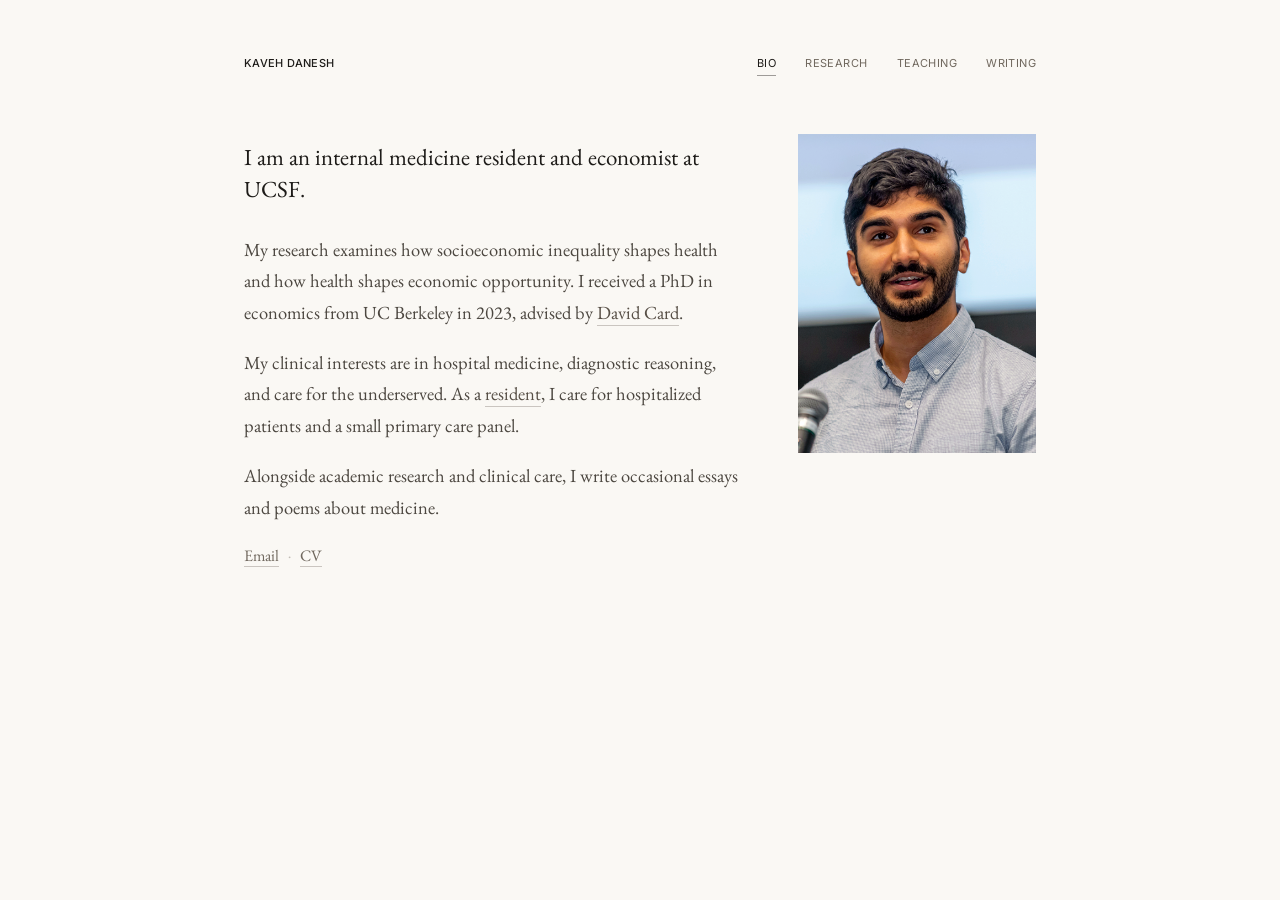
==== index.html @ ad6ef2f9 "Add files via upload" ====
<!doctype html>
<html lang="en">
<head>
  <meta charset="utf-8" />
  <meta name="viewport" content="width=device-width, initial-scale=1" />
  <title>Bio — Kaveh Danesh</title>
  <link rel="stylesheet" href="style.css" />
</head>
<body>
  <main class="page bio-page">
    <nav>
  <div><a class="site-title" href="index.html">Kaveh Danesh</a></div>
  <div>
    <a href="index.html" class="active">Bio</a>
    <a href="research.html">Research</a>
    <a href="teaching.html">Teaching</a>
    <a href="writing.html">Writing</a>
  </div>
</nav>

<section class="bio-layout">
      <div>
        <p class="bio">I am an internal medicine resident and economist at UCSF.</p>

        <p class="bio">My research examines how socioeconomic inequality shapes health and how health shapes economic opportunity. I received a PhD in economics from UC Berkeley in 2023, advised by <a href="https://davidcard.berkeley.edu/">David Card</a>.</p>

        <p class="bio">My clinical interests are in hospital medicine, diagnostic reasoning, and care for the underserved. As a <a href="https://medicine.ucsf.edu/residency-programs">resident</a>, I care for hospitalized patients and a small primary care panel.</p>

        <p class="bio">Alongside academic research and clinical care, I write occasional essays and poems about medicine.</p>

        <p class="bio-inline-links"><a href="mailto:kaveh.danesh@ucsf.edu">Email</a><span class="separator">·</span><a href="cv_2026.pdf">CV</a></p>
      </div>
      <img class="bio-photo" src="kaveh-photo.png" alt="Kaveh Danesh" />
</section>

    
  </main>
</body>
</html>
---- style.css ----
@import url('https://fonts.googleapis.com/css2?family=EB+Garamond:wght@400;500&family=Inter:wght@400;500&display=swap');

:root {
  --bg: #faf8f4;
  --ink: #1d1b18;
  --text: #4c4740;
  --muted: #70685e;
  --soft: #9a9084;
  --line: rgba(91, 79, 69, 0.16);
  --link-line: rgba(91, 79, 69, 0.30);
}

* {
  box-sizing: border-box;
}

body {
  margin: 0;
  background: var(--bg);
  color: var(--ink);
  font-family: "EB Garamond", Georgia, "Times New Roman", serif;
  line-height: 1.66;
  -webkit-font-smoothing: antialiased;
  text-rendering: optimizeLegibility;
}

.page {
  max-width: 900px;
  margin: 0 auto;
  padding: 54px 54px 88px;
}

nav {
  display: flex;
  justify-content: space-between;
  align-items: baseline;
  margin-bottom: 76px;
  font-family: "Inter", ui-sans-serif, system-ui, -apple-system, BlinkMacSystemFont, "Segoe UI", sans-serif;
  font-size: 11px;
  letter-spacing: 0.035em;
  text-transform: uppercase;
}

nav a {
  color: var(--muted);
  text-decoration: none;
}

nav > div:last-child a {
  margin-left: 26px;
}

.site-title {
  color: var(--ink);
  font-weight: 500;
  letter-spacing: 0.025em;
}

nav a:hover,
nav a.active {
  color: var(--ink);
}

nav a.active {
  border-bottom: 1px solid rgba(29, 27, 24, 0.42);
  padding-bottom: 5px;
}

.bio-page nav {
  margin-bottom: 62px;
}

.page-title {
  font-family: "EB Garamond", Georgia, "Times New Roman", serif;
  font-size: clamp(24px, 3vw, 32px);
  font-weight: 400;
  line-height: 0.98;
  letter-spacing: -0.045em;
  margin: 0 0 22px;
  color: var(--ink);
}

.bio-layout {
  display: grid;
  grid-template-columns: minmax(0, 1fr) 238px;
  gap: 54px;
  align-items: start;
}

.bio-layout > div {
  max-width: 570px;
  padding-top: 8px;
}

.bio-photo {
  width: 238px;
  aspect-ratio: 4 / 5.35;
  object-fit: cover;
  object-position: 50% 20%;
  filter: saturate(1.02) contrast(1.04);
}

.bio {
  font-size: 18.5px;
  line-height: 1.70;
  color: var(--text);
  margin: 0;
  max-width: 570px;
}

.bio:first-child {
  font-size: 23px;
  line-height: 1.38;
  color: var(--ink);
  margin-bottom: 28px;
}

.bio + .bio {
  margin-top: 19px;
}

section + section {
  margin-top: 34px;
  padding-top: 0;
  border-top: 0;
}

h2 {
  font-family: "Inter", ui-sans-serif, system-ui, -apple-system, BlinkMacSystemFont, "Segoe UI", sans-serif;
  font-size: 10.5px;
  font-weight: 550;
  letter-spacing: 0.18em;
  text-transform: uppercase;
  color: var(--soft);
  margin: 0 0 16px;
}

.research-entry {
  padding: 6px 0 8px;
  border-top: 0;
}

.research-entry:first-of-type {
  border-top: 0;
  padding-top: 0;
}

.research-entry h3 {
  font-size: 18px;
  font-weight: 400;
  line-height: 1.30;
  letter-spacing: -0.015em;
  margin: 0 0 3px;
  color: var(--ink);
}

.research-entry h3 a {
  color: var(--ink);
  text-decoration: none;
  border-bottom: 1px solid var(--link-line);
}

.research-meta {
  font-size: 17px;
  line-height: 1.30;
  color: #5f574e;
  margin: 0 0 5px;
}

.research-description {
  font-size: 16.5px;
  line-height: 1.52;
  color: var(--text);
  max-width: 720px;
  margin: 0 0 4px;
}

.research-note,
.research-journal,
.research-links {
  font-size: 16px;
  line-height: 1.42;
  color: var(--muted);
  margin: 0;
}

.research-links {
  margin-top: 3px;
}

.research-links a,
.research-description a,
.bio a,
footer a,
.writing-list a {
  color: #574f46;
  text-decoration: none;
  border-bottom: 1px solid var(--link-line);
}

.research-links a:hover,
.research-description a:hover,
.bio a:hover,
.writing-list a:hover,
footer a:hover {
  color: var(--ink);
  border-bottom-color: rgba(29, 27, 24, 0.62);
}

.separator {
  margin: 0 9px;
  color: rgba(112, 104, 94, 0.42);
}

.writing-list {
  max-width: 760px;
}

.writing-entry {
  margin-bottom: 26px;
}

.writing-entry p {
  margin: 0;
  font-size: 18px;
  line-height: 1.42;
  color: var(--text);
}

.writing-inline-note {
  font-size: 0.78em;
  color: var(--muted);
  white-space: nowrap;
}

.writing-inline-note a {
  color: var(--muted);
  border-bottom-color: rgba(112, 104, 94, 0.30);
}

footer {
  display: flex;
  justify-content: flex-start;
  margin-top: 76px;
  padding-top: 24px;
  border-top: 1px solid rgba(91, 79, 69, 0.10);
  font-family: "Inter", ui-sans-serif, system-ui, -apple-system, BlinkMacSystemFont, "Segoe UI", sans-serif;
  font-size: 11px;
  letter-spacing: 0.035em;
}

footer a {
  margin-right: 22px;
}

@media (max-width: 820px) {
  .page {
    padding: 36px 25px 70px;
  }

  nav {
    display: block;
    margin-bottom: 58px;
  }

  nav div:last-child {
    margin-top: 18px;
  }

  nav > div:last-child a {
    margin: 0 16px 0 0;
  }

  .page-title {
    font-size: clamp(32px, 10vw, 42px);
    margin-bottom: 32px;
  }

  .bio-layout {
    display: block;
  }

  .bio-layout > div {
    padding-top: 0;
  }

  .bio-photo {
    width: 220px;
    margin-top: 34px;
  }

  .bio:first-child {
    font-size: 20px;
  }

  .research-entry h3 {
    font-size: 17px;
  }

  .writing-entry p {
    font-size: 17px;
  }

  .writing-inline-note {
    white-space: normal;
  }
}


/* New Yorker–leaning refinements */
.research-entry + .research-entry {
  margin-top: 2px;
}

.publications-section .research-entry + .research-entry {
  margin-top: 4px;
}

h2 {
  margin-bottom: 20px;
}

.research-entry h3 {
  font-family: "EB Garamond", Georgia, "Times New Roman", serif;
  font-size: 20px;
}

.bio:first-child {
  font-family: "EB Garamond", Georgia, "Times New Roman", serif;
}

nav, footer, h2 {
  font-family: "Inter", ui-sans-serif, system-ui, -apple-system, BlinkMacSystemFont, "Segoe UI", sans-serif;
}


/* Teaching page: match research page entry rhythm exactly */
.teaching-page .research-entry {
  padding: 6px 0 8px;
}

.teaching-page .research-entry + .research-entry {
  margin-top: 2px;
}


/* Small extra breathing room after first teaching entry */
.teaching-page .research-links {
  margin-bottom: 12px;
}


.bio-contact {
  margin-top: 18px;
  font-family: Inter, sans-serif;
  font-size: 11px;
  letter-spacing: 0.08em;
  text-transform: uppercase;
  color: var(--muted);
}

.bio-contact a {
  color: inherit;
  text-decoration: none;
}

.bio-contact a:hover {
  color: var(--ink);
}

.bio-contact .separator {
  margin: 0 10px;
  opacity: 0.5;
}

footer {
  display: none;
}


.bio-inline-links {
  margin: 19px 0 0;
  font-size: 16px;
  line-height: 1.72;
  color: var(--muted);
}

.bio-inline-links a {
  color: inherit;
  text-decoration: none;
  border-bottom: 1px solid var(--link-line);
}

.bio-inline-links a:hover {
  color: var(--ink);
}
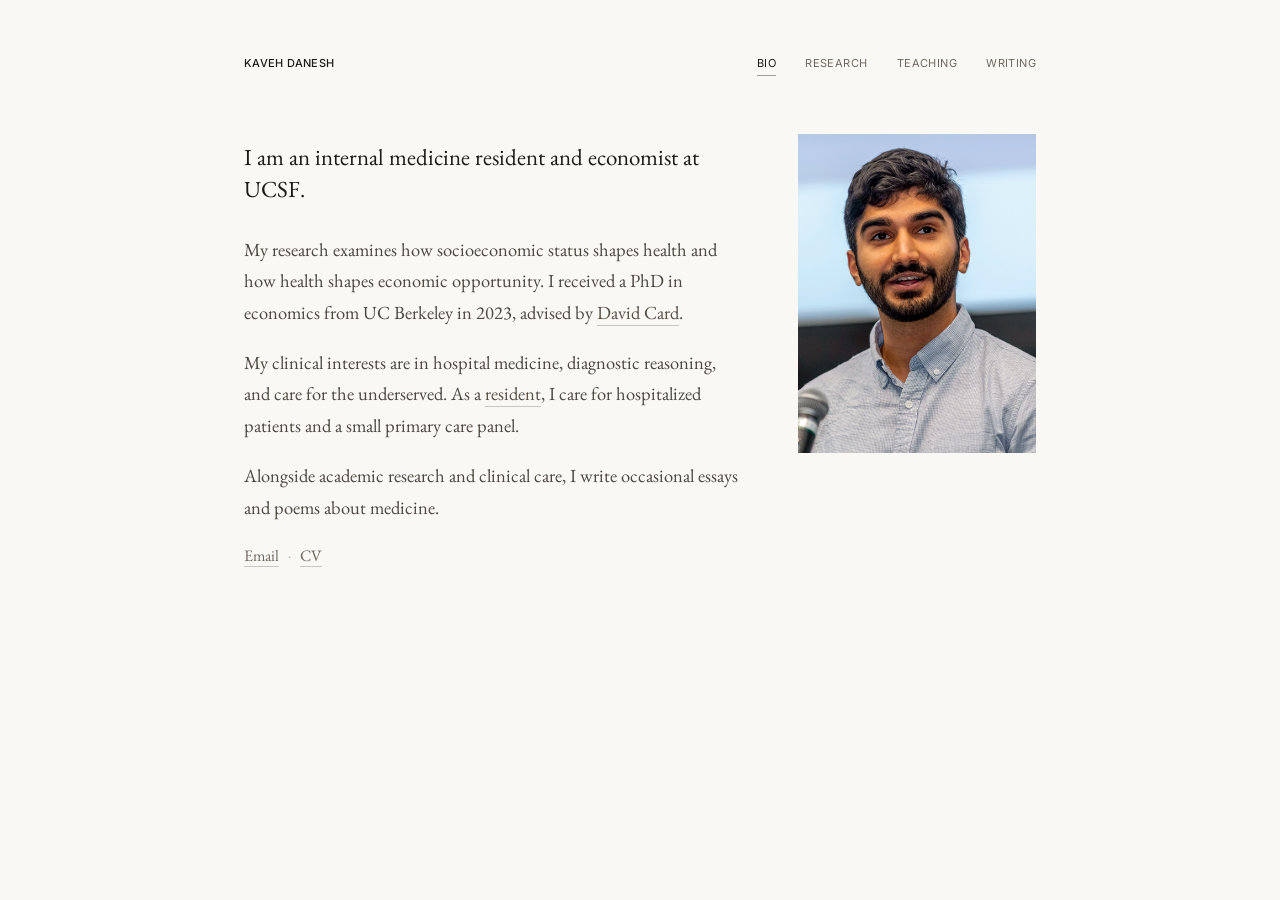
==== commit c3bb244f: "Add files via upload" ====
--- a/index.html
+++ b/index.html
@@ -22,7 +22,7 @@
       <div>
         <p class="bio">I am an internal medicine resident and economist at UCSF.</p>
 
-        <p class="bio">My research examines how socioeconomic inequality shapes health and how health shapes economic opportunity. I received a PhD in economics from UC Berkeley in 2023, advised by <a href="https://davidcard.berkeley.edu/">David Card</a>.</p>
+        <p class="bio">My research examines how socioeconomic status shapes health and how health shapes economic opportunity. I received a PhD in economics from UC Berkeley in 2023, advised by <a href="https://davidcard.berkeley.edu/">David Card</a>.</p>
 
         <p class="bio">My clinical interests are in hospital medicine, diagnostic reasoning, and care for the underserved. As a <a href="https://medicine.ucsf.edu/residency-programs">resident</a>, I care for hospitalized patients and a small primary care panel.</p>
 
--- a/style.css
+++ b/style.css
@@ -178,7 +178,7 @@
 .research-note,
 .research-journal,
 .research-links {
-  font-size: 16px;
+  font-size: 14.5px;
   line-height: 1.42;
   color: var(--muted);
   margin: 0;
@@ -394,3 +394,37 @@
 .bio-inline-links a:hover {
   color: var(--ink);
 }
+
+
+/* Final polish: presentation links, teaching titles, writing note */
+.research-links.jmp-links {
+  font-size: 14.5px;
+  line-height: 1.42;
+}
+
+.research-links.jmp-links a {
+  font-size: inherit;
+}
+
+.teaching-page .teaching-entry h3 {
+  font-size: 20px;
+}
+
+.writing-note {
+  margin: 2px 0 0;
+  font-size: 14px;
+  line-height: 1.35;
+  color: var(--muted);
+  font-style: italic;
+}
+
+.writing-note a {
+  color: var(--muted);
+  text-decoration: none;
+  border-bottom: 1px solid rgba(112, 104, 94, 0.30);
+}
+
+.writing-note a:hover {
+  color: var(--ink);
+  border-bottom-color: rgba(29, 27, 24, 0.62);
+}
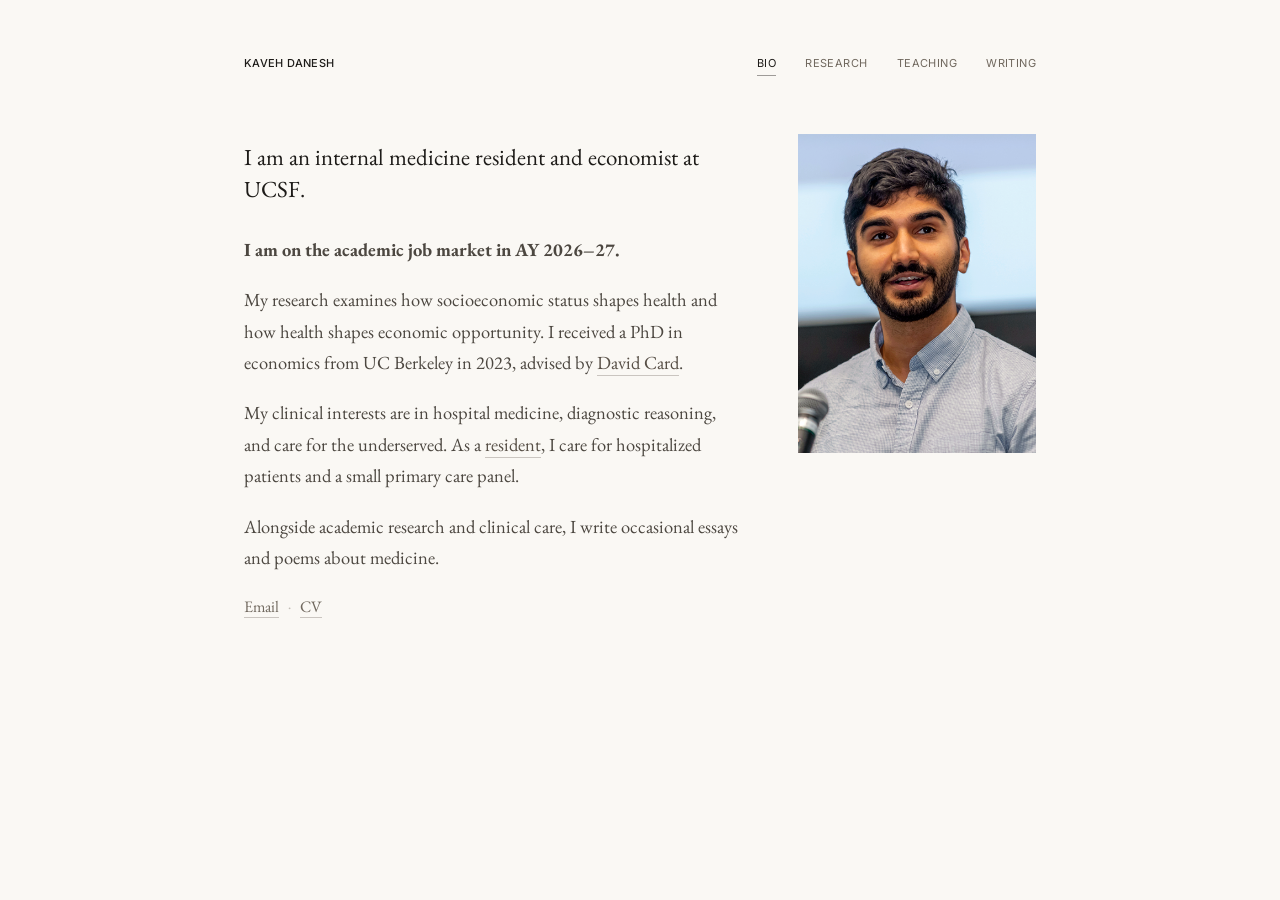
==== commit 89dbb439: "Update index.html" ====
--- a/index.html
+++ b/index.html
@@ -22,6 +22,8 @@
       <div>
         <p class="bio">I am an internal medicine resident and economist at UCSF.</p>
 
+        <p class="bio"><strong>I am on the academic job market in AY 2026–27.</strong></p>
+
         <p class="bio">My research examines how socioeconomic status shapes health and how health shapes economic opportunity. I received a PhD in economics from UC Berkeley in 2023, advised by <a href="https://davidcard.berkeley.edu/">David Card</a>.</p>
 
         <p class="bio">My clinical interests are in hospital medicine, diagnostic reasoning, and care for the underserved. As a <a href="https://medicine.ucsf.edu/residency-programs">resident</a>, I care for hospitalized patients and a small primary care panel.</p>
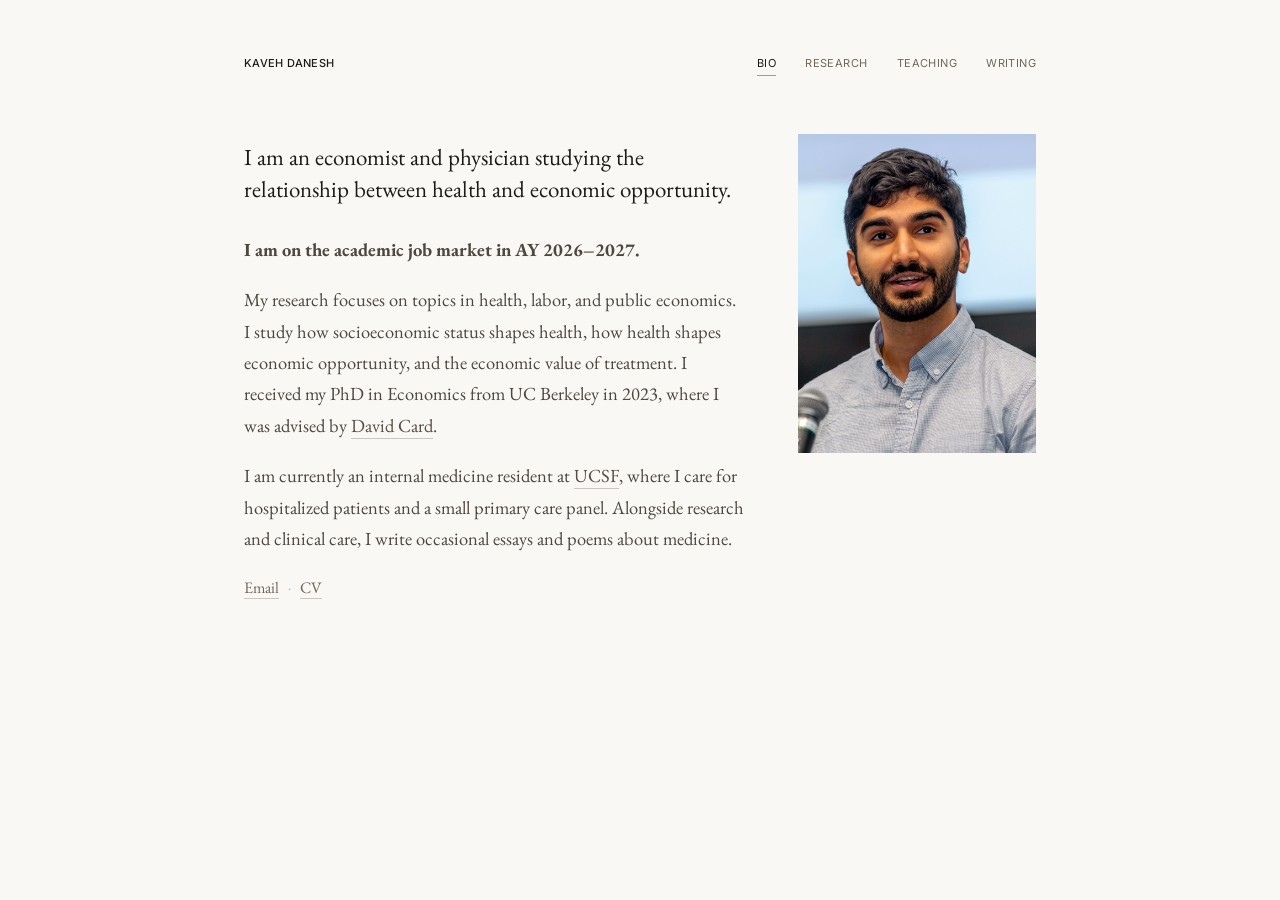
==== commit be6eed9a: "Add files via upload" ====
--- a/index.html
+++ b/index.html
@@ -20,15 +20,13 @@
 
 <section class="bio-layout">
       <div>
-        <p class="bio">I am an internal medicine resident and economist at UCSF.</p>
+        <p class="bio">I am an economist and physician studying the relationship between health and economic opportunity.</p>
 
-        <p class="bio"><strong>I am on the academic job market in AY 2026–27.</strong></p>
+        <p class="bio"><strong>I am on the academic job market in AY 2026–2027.</strong></p>
 
-        <p class="bio">My research examines how socioeconomic status shapes health and how health shapes economic opportunity. I received a PhD in economics from UC Berkeley in 2023, advised by <a href="https://davidcard.berkeley.edu/">David Card</a>.</p>
+        <p class="bio">My research focuses on topics in health, labor, and public economics. I study how socioeconomic status shapes health, how health shapes economic opportunity, and the economic value of treatment. I received my PhD in Economics from UC Berkeley in 2023, where I was advised by <a href="https://davidcard.berkeley.edu/">David Card</a>.</p>
 
-        <p class="bio">My clinical interests are in hospital medicine, diagnostic reasoning, and care for the underserved. As a <a href="https://medicine.ucsf.edu/residency-programs">resident</a>, I care for hospitalized patients and a small primary care panel.</p>
-
-        <p class="bio">Alongside academic research and clinical care, I write occasional essays and poems about medicine.</p>
+        <p class="bio">I am currently an internal medicine resident at <a href="https://medicine.ucsf.edu/residency-programs">UCSF</a>, where I care for hospitalized patients and a small primary care panel. Alongside research and clinical care, I write occasional essays and poems about medicine.</p>
 
         <p class="bio-inline-links"><a href="mailto:kaveh.danesh@ucsf.edu">Email</a><span class="separator">·</span><a href="cv_2026.pdf">CV</a></p>
       </div>
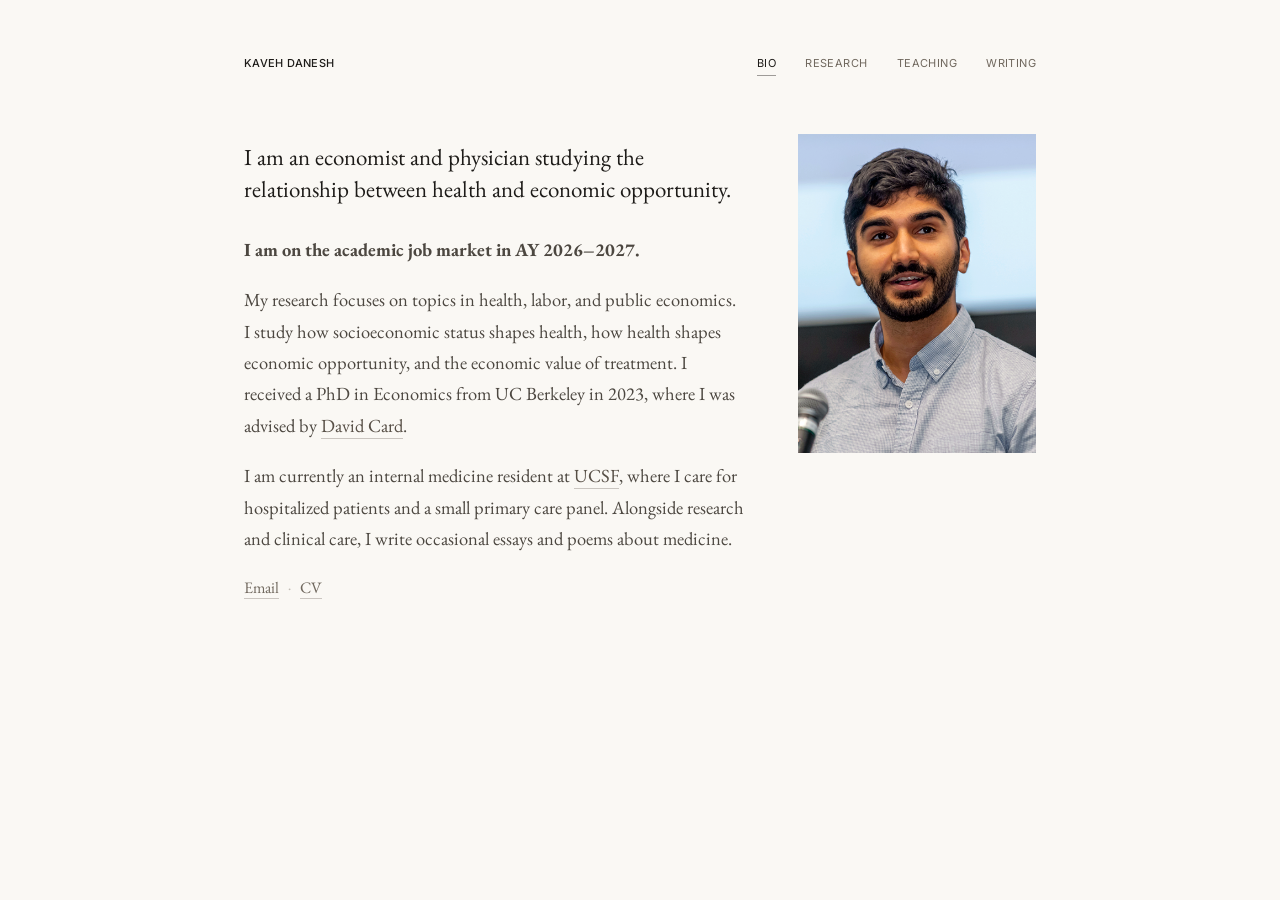
==== commit c5d39af8: "Update index.html" ====
--- a/index.html
+++ b/index.html
@@ -24,7 +24,7 @@
 
         <p class="bio"><strong>I am on the academic job market in AY 2026–2027.</strong></p>
 
-        <p class="bio">My research focuses on topics in health, labor, and public economics. I study how socioeconomic status shapes health, how health shapes economic opportunity, and the economic value of treatment. I received my PhD in Economics from UC Berkeley in 2023, where I was advised by <a href="https://davidcard.berkeley.edu/">David Card</a>.</p>
+        <p class="bio">My research focuses on topics in health, labor, and public economics. I study how socioeconomic status shapes health, how health shapes economic opportunity, and the economic value of treatment. I received a PhD in Economics from UC Berkeley in 2023, where I was advised by <a href="https://davidcard.berkeley.edu/">David Card</a>.</p>
 
         <p class="bio">I am currently an internal medicine resident at <a href="https://medicine.ucsf.edu/residency-programs">UCSF</a>, where I care for hospitalized patients and a small primary care panel. Alongside research and clinical care, I write occasional essays and poems about medicine.</p>
 
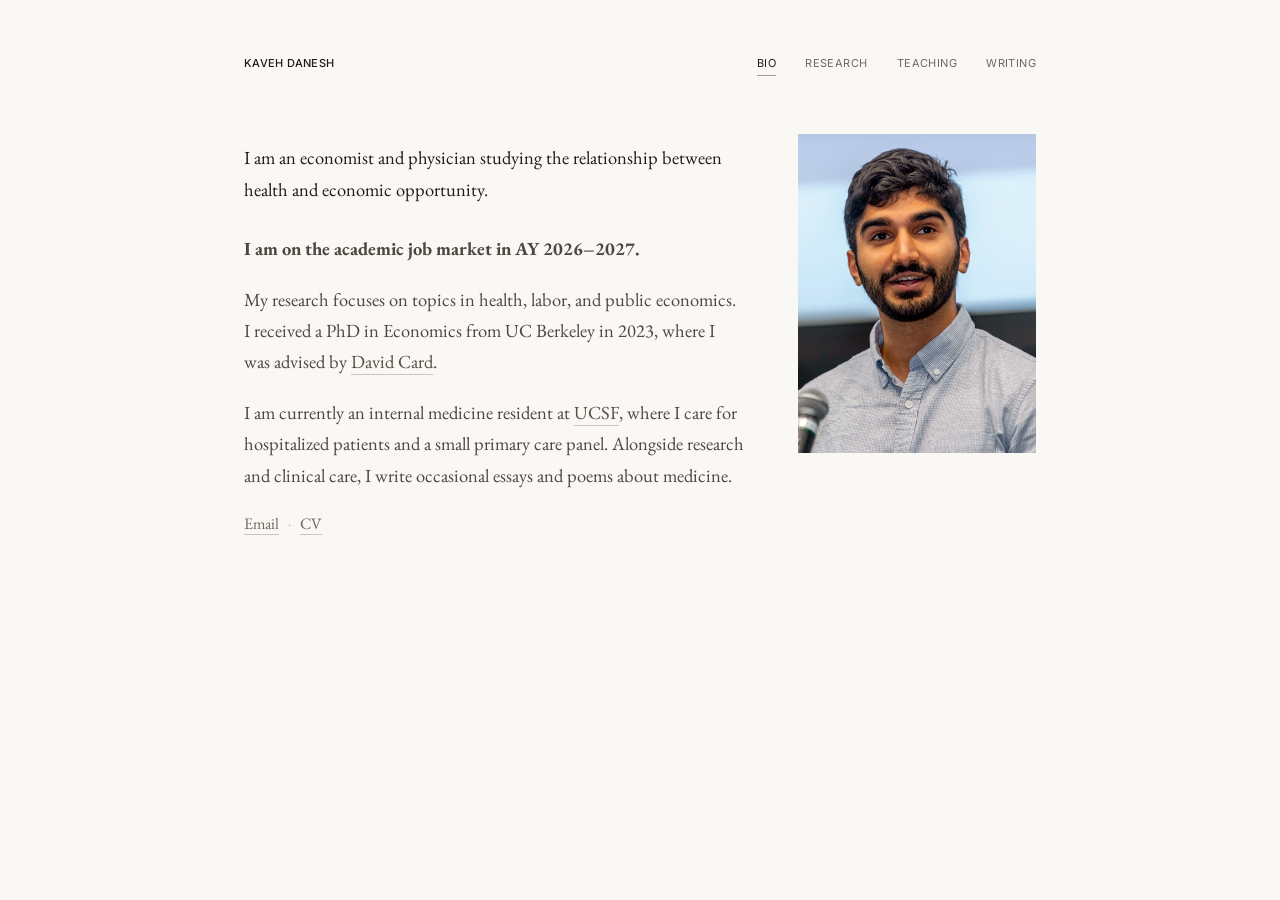
==== commit 6f508153: "Update index.html" ====
--- a/index.html
+++ b/index.html
@@ -24,7 +24,7 @@
 
         <p class="bio"><strong>I am on the academic job market in AY 2026–2027.</strong></p>
 
-        <p class="bio">My research focuses on topics in health, labor, and public economics. I study how socioeconomic status shapes health, how health shapes economic opportunity, and the economic value of treatment. I received a PhD in Economics from UC Berkeley in 2023, where I was advised by <a href="https://davidcard.berkeley.edu/">David Card</a>.</p>
+        <p class="bio">My research focuses on topics in health, labor, and public economics. I received a PhD in Economics from UC Berkeley in 2023, where I was advised by <a href="https://davidcard.berkeley.edu/">David Card</a>.</p>
 
         <p class="bio">I am currently an internal medicine resident at <a href="https://medicine.ucsf.edu/residency-programs">UCSF</a>, where I care for hospitalized patients and a small primary care panel. Alongside research and clinical care, I write occasional essays and poems about medicine.</p>
 
--- a/style.css
+++ b/style.css
@@ -109,8 +109,8 @@
 }
 
 .bio:first-child {
-  font-size: 23px;
-  line-height: 1.38;
+  font-size: 18.5px;
+  line-height: 1.70;
   color: var(--ink);
   margin-bottom: 28px;
 }
@@ -289,10 +289,6 @@
     margin-top: 34px;
   }
 
-  .bio:first-child {
-    font-size: 20px;
-  }
-
   .research-entry h3 {
     font-size: 17px;
   }
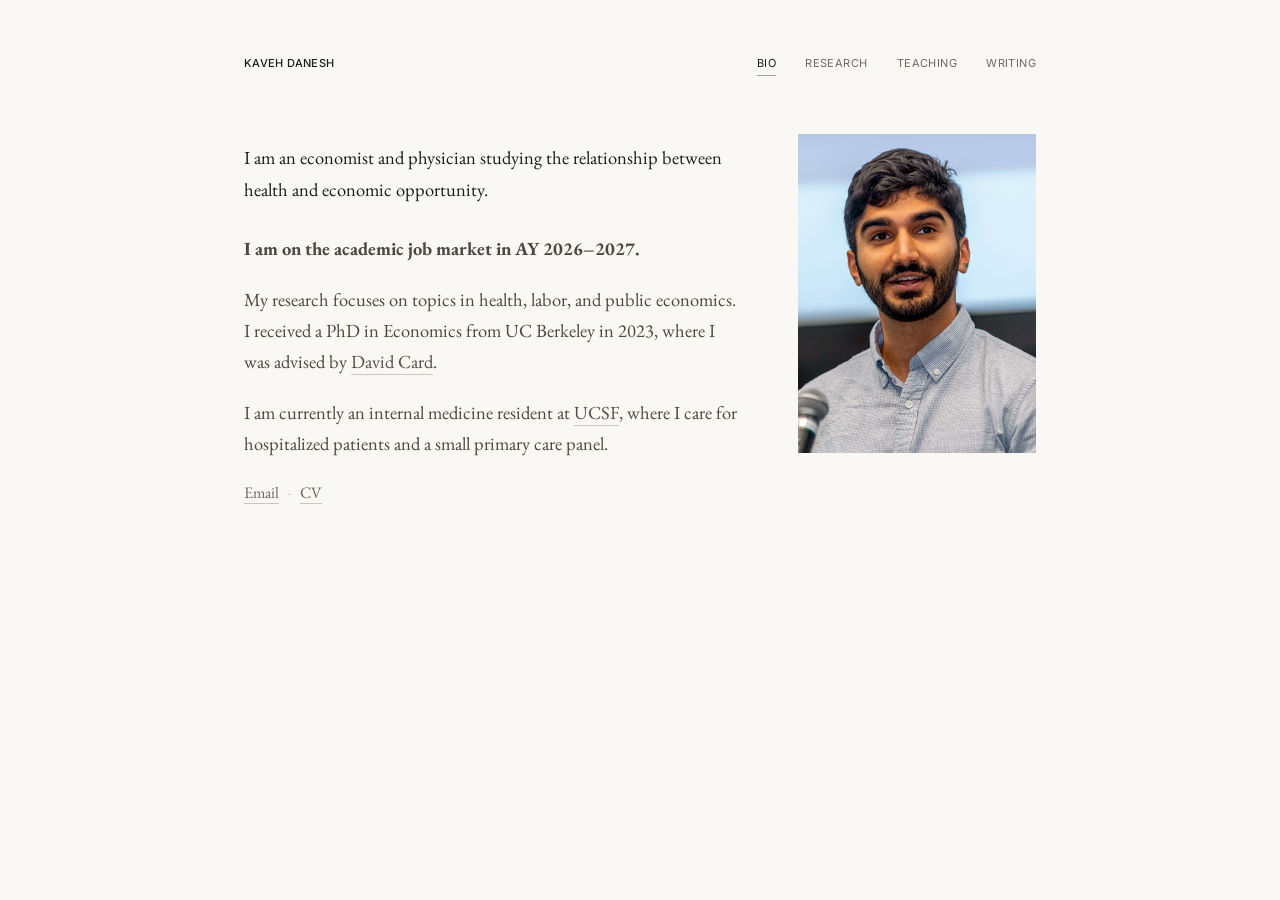
==== commit 8ada9c7a: "Add files via upload" ====
--- a/index.html
+++ b/index.html
@@ -26,7 +26,7 @@
 
         <p class="bio">My research focuses on topics in health, labor, and public economics. I received a PhD in Economics from UC Berkeley in 2023, where I was advised by <a href="https://davidcard.berkeley.edu/">David Card</a>.</p>
 
-        <p class="bio">I am currently an internal medicine resident at <a href="https://medicine.ucsf.edu/residency-programs">UCSF</a>, where I care for hospitalized patients and a small primary care panel. Alongside research and clinical care, I write occasional essays and poems about medicine.</p>
+        <p class="bio">I am currently an internal medicine resident at <a href="https://medicine.ucsf.edu/residency-programs">UCSF</a>, where I care for hospitalized patients and a small primary care panel. </p>
 
         <p class="bio-inline-links"><a href="mailto:kaveh.danesh@ucsf.edu">Email</a><span class="separator">·</span><a href="cv_2026.pdf">CV</a></p>
       </div>
--- a/style.css
+++ b/style.css
@@ -109,8 +109,6 @@
 }
 
 .bio:first-child {
-  font-size: 18.5px;
-  line-height: 1.70;
   color: var(--ink);
   margin-bottom: 28px;
 }
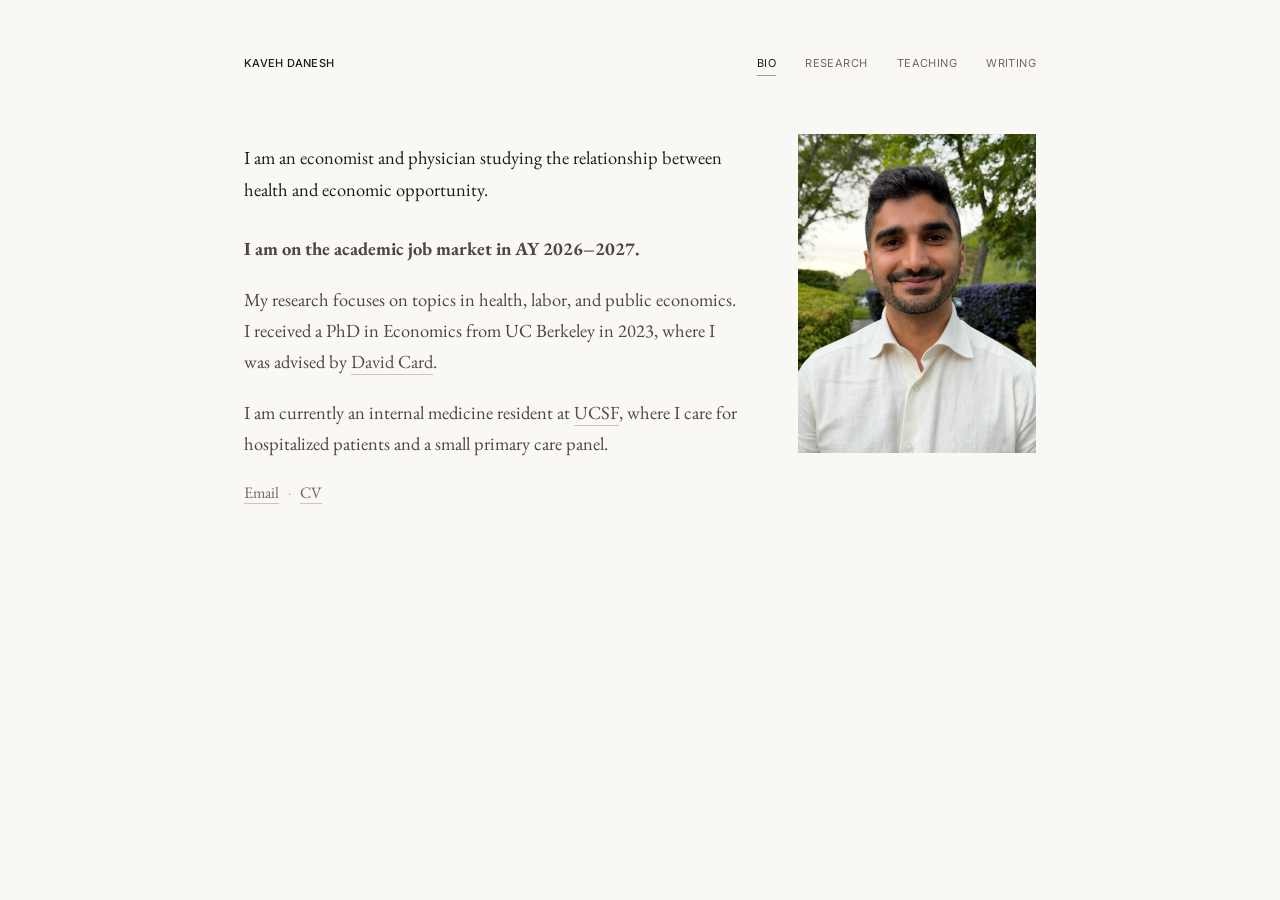
==== commit 5b788b62: "Update index.html" ====
--- a/index.html
+++ b/index.html
@@ -1,6 +1,15 @@
 <!doctype html>
 <html lang="en">
 <head>
+  <!-- Google tag (gtag.js) -->
+<script async src="https://www.googletagmanager.com/gtag/js?id=G-SSY456PQR9"></script>
+<script>
+  window.dataLayer = window.dataLayer || [];
+  function gtag(){dataLayer.push(arguments);}
+  gtag('js', new Date());
+
+  gtag('config', 'G-SSY456PQR9');
+</script>
   <meta charset="utf-8" />
   <meta name="viewport" content="width=device-width, initial-scale=1" />
   <title>Bio — Kaveh Danesh</title>
